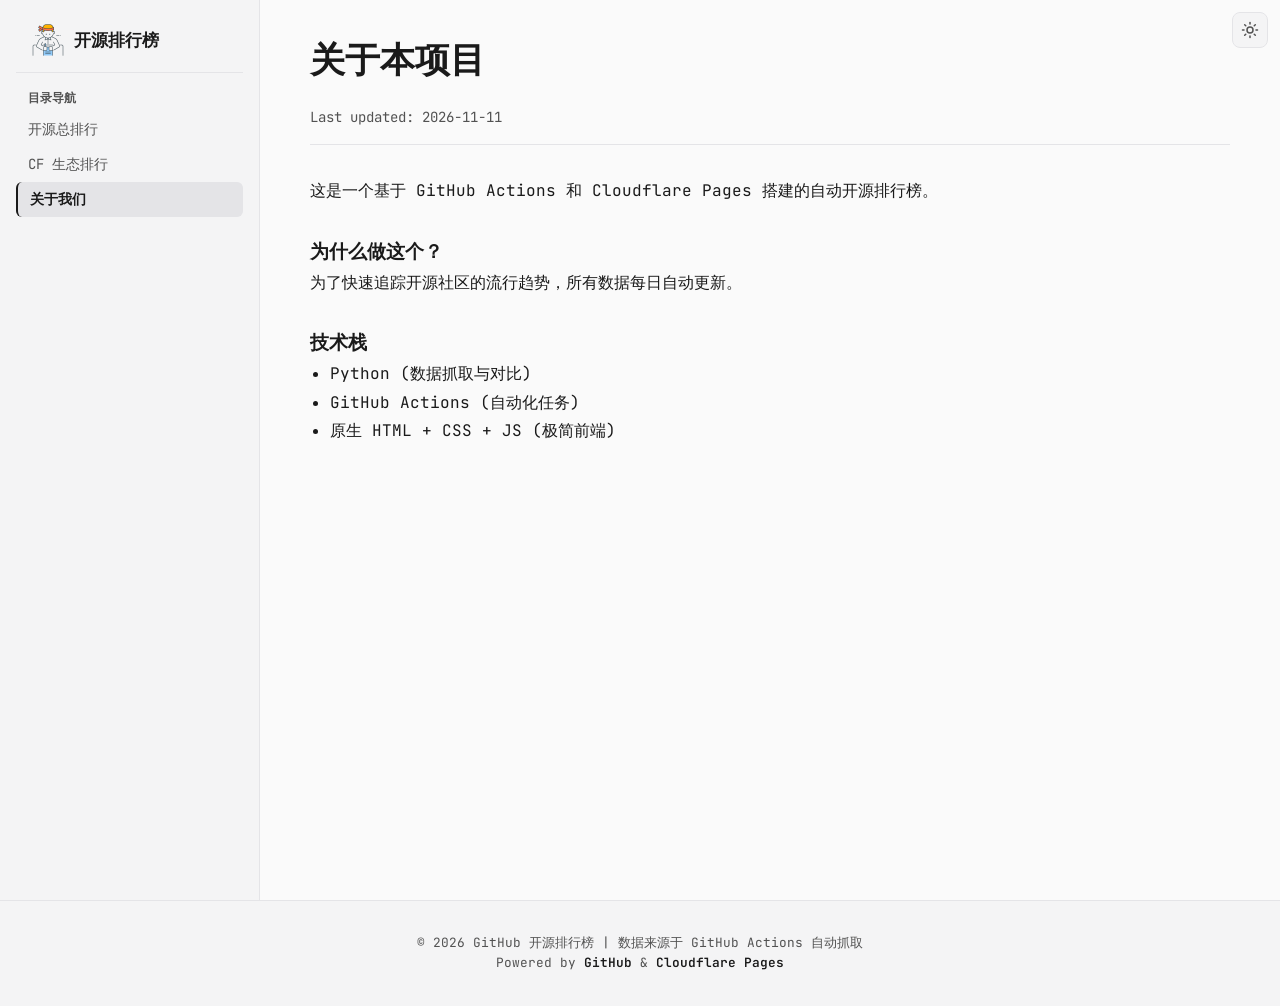
==== about.html @ 005795f1 "Create about.html" ====
<!DOCTYPE html>
<html lang="zh-CN">
<head>
  <meta charset="utf-8">
  <meta name="viewport" content="width=device-width, initial-scale=1">
  <title>关于 - GitHub 开源排行榜</title>
  <link href="https://fonts.googleapis.com/css2?family=JetBrains+Mono:wght@400;600;700&display=swap" rel="stylesheet">
  <link rel="stylesheet" href="assets/style.css">
  <link rel="icon" href="assets/logo.png" type="image/png">
</head>
<body>

  <!-- 移动端菜单按钮 -->
  <button class='nav-toggle' type='button' aria-label='Toggle navigation' aria-expanded='false'>
    <svg xmlns='http://www.w3.org/2000/svg' width='18' height='18' viewBox='0 0 24 24' fill='none' stroke='currentColor' stroke-width='2' stroke-linecap='round' stroke-linejoin='round'><path d='M4 12h16'/><path d='M4 6h16'/><path d='M4 18h16'/></svg>
  </button>
  <div class='nav-backdrop'></div>

  <!-- 右上角主题按钮 -->
  <button class="theme-toggle" type="button" aria-label="Toggle theme">
    <svg class="icon-sun" xmlns="http://www.w3.org/2000/svg" width="18" height="18" viewBox="0 0 24 24" fill="none" stroke="currentColor" stroke-width="2" stroke-linecap="round" stroke-linejoin="round"><circle cx="12" cy="12" r="4"/><path d="M12 2v2"/><path d="M12 20v2"/><path d="m4.93 4.93 1.41 1.41"/><path d="m17.66 17.66 1.41 1.41"/><path d="M2 12h2"/><path d="M20 12h2"/><path d="m6.34 17.66-1.41 1.41"/><path d="m19.07 4.93-1.41 1.41"/></svg>
    <svg class="icon-moon" xmlns="http://www.w3.org/2000/svg" width="18" height="18" viewBox="0 0 24 24" fill="none" stroke="currentColor" stroke-width="2" stroke-linecap="round" stroke-linejoin="round"><path d="M12 3a6 6 0 0 0 9 9 9 9 0 1 1-9-9Z"/></svg>
  </button>

  <div class="layout">
    <!-- 侧边栏导航 -->
    <nav class="nav" aria-label="Site navigation">
      <div class="nav-inner">
        <div class="nav-header">
          <img src="assets/logo.png" alt="Logo" class="nav-logo">
          <span class="nav-title">开源排行榜</span>
        </div>
        <div class="nav-section-title">目录导航</div>
        <ul class="nav-list">
          <!-- 注意这里：首页的链接变成了 index.html -->
          <li><a href="index.html">开源总排行</a></li>
          <li><a href="#">CF 生态排行</a></li>
          <li><a href="about.html" class="active">关于我们</a></li>
        </ul>
      </div>
    </nav>

    <!-- 右侧主内容区（About 内容） -->
    <main class="main">
      <!-- 这里的 class="page-title" 和 "page-meta" 会自动套用你网页的样式 -->
      <h1 class="page-title">关于本项目</h1>
      <div class="page-meta">Last updated: 2026-11-11</div>

      <!-- 这里可以写你的 Markdown 转成的 HTML 内容 -->
      <div class="about-content" style="line-height: 1.8;">
        <p>这是一个基于 GitHub Actions 和 Cloudflare Pages 搭建的自动开源排行榜。</p>
        <br>
        <h3>为什么做这个？</h3>
        <p>为了快速追踪开源社区的流行趋势，所有数据每日自动更新。</p>
        <br>
        <h3>技术栈</h3>
        <ul style="padding-left: 20px;">
          <li>Python (数据抓取与对比)</li>
          <li>GitHub Actions (自动化任务)</li>
          <li>原生 HTML + CSS + JS (极简前端)</li>
        </ul>
      </div>
    </main>
  </div>

  <footer class="footer">
    <p>© 2026 GitHub 开源排行榜 | 数据来源于 GitHub Actions 自动抓取</p>
    <p>Powered by <a href="https://github.com" target="_blank">GitHub</a> & <a href="https://pages.cloudflare.com" target="_blank">Cloudflare Pages</a></p>
  </footer>

  <script src="assets/app.js"></script>
</body>
</html>
---- assets/style.css ----
:root {
  --font: 'JetBrains Mono', 'Fira Code', ui-monospace, monospace;
  
  /* 浅色模式 */
  --accent: #1a1a1a;
  --text: #1a1a1a;
  --text-muted: #525252;
  --bg: #fafafa;
  --bg-alt: #f4f4f5;
  --border: #e4e4e7;
  
  --nav-w: 260px;
  --content-max: 1000px;
  
  --toggle-x: calc(100% - 30px);
  --toggle-y: 30px;
}

[data-theme="dark"] {
  /* 深色模式 */
  --accent: #d4d4d4;
  --text: #e4e4e7;
  --text-muted: #a1a1aa;
  --bg: #09090b;
  --bg-alt: #111113;
  --border: #27272a;
}

@media (prefers-color-scheme: dark) {
  :root:not([data-theme]) {
    --accent: #d4d4d4;
    --text: #e4e4e7;
    --text-muted: #a1a1aa;
    --bg: #09090b;
    --bg-alt: #111113;
    --border: #27272a;
  }
}

* { box-sizing: border-box; margin: 0; padding: 0; }
body {
  font-family: var(--font);
  color: var(--text);
  background: var(--bg);
  line-height: 1.6;
  display: flex;
  flex-direction: column;
  min-height: 100vh;
}

/* 动画 */
::view-transition-old(root) { animation: none; z-index: -1; }
::view-transition-new(root) { animation: theme-reveal 0.5s ease-out; }
@keyframes theme-reveal {
  from { clip-path: circle(0% at var(--toggle-x) var(--toggle-y)); }
  to { clip-path: circle(150% at var(--toggle-x) var(--toggle-y)); }
}

/* 布局 */
.layout { 
  display: flex; 
  flex: 1; /* 撑开中间区域，把 footer 挤到底部 */
  width: 100%; 
}

/* 导航栏 */
.nav {
  position: sticky; top: 0;
  width: var(--nav-w); height: 100vh;
  overflow-y: auto; flex-shrink: 0;
  border-right: 1px solid var(--border);
  background: var(--bg-alt);
  padding: 1.5rem 0; font-size: 0.875rem;
  z-index: 900;
}
.nav-inner { padding: 0 1rem; }

/* 清除所有默认圆点和边距 */
.nav-list, .nav-list ul { list-style: none !important; padding: 0; margin: 0; }

.nav-header {
  display: flex; align-items: center; gap: 0.6rem;
  padding: 0 1rem 1rem; margin-bottom: 0.5rem;
  border-bottom: 1px solid var(--border);
}
.nav-logo { width: 32px; height: 32px; object-fit: contain; }
.nav-title { font-size: 1.05rem; font-weight: 700; }
.nav-section-title {
  padding: 0.5rem 0.75rem 0.2rem; font-weight: 600; font-size: 0.75rem;
  text-transform: uppercase; color: var(--text-muted);
}
.nav-list a {
  display: block; padding: 0.4rem 0.75rem;
  color: var(--text-muted); text-decoration: none;
  border-radius: 6px; transition: all 0.15s;
}
.nav-list a:hover { color: var(--text); background: var(--border); }
.nav-list a.active {
  color: var(--text); background: var(--border); font-weight: 600;
  border-left: 2px solid var(--accent);
}

/* 主内容区 */
.main {
  flex: 1; min-width: 0;
  max-width: var(--content-max);
  margin: 0 auto; padding: 2rem 2.5rem;
}

.page-title { font-size: 2.2rem; font-weight: 800; margin-bottom: 0.5em; }
.page-meta { color: var(--text-muted); font-size: 0.875rem; margin-bottom: 2rem; padding-bottom: 1rem; border-bottom: 1px solid var(--border); }

/* 🎯 标签栏滑动（禁止换行） */
.tabs { 
  display: flex; 
  flex-wrap: nowrap !important; /* 绝对不换行 */
  gap: 8px; 
  margin-bottom: 2rem; 
  overflow-x: auto; 
  padding-bottom: 5px;
  scrollbar-width: none; 
}
.tabs::-webkit-scrollbar { display: none; } /* 隐藏滚动条 */

.tab-btn {
  flex-shrink: 0; /* 防止被压缩 */
  background: var(--bg-alt); border: 1px solid var(--border); color: var(--text-muted);
  padding: 6px 14px; border-radius: 6px; cursor: pointer; font-family: var(--font); font-size: 0.85rem;
  transition: all 0.15s;
}
.tab-btn:hover { color: var(--text); border-color: var(--text-muted); }
.tab-btn.active { background: var(--accent); color: var(--bg); border-color: var(--accent); font-weight: 700; }

/* 🎯 表格容器与滑动 */
.table-wrapper {
  overflow-x: auto; 
  margin: 0 0 2rem 0;
  border: 1px solid var(--border); border-radius: 8px;
  scrollbar-width: thin;
}
table { 
  width: 100%; 
  min-width: 850px; /* 手机端强制撑开，可左右滑动 */
  border-collapse: collapse; font-size: 0.875rem; text-align: left; 
}
th, td { padding: 0.75rem 1rem; border-bottom: 1px solid var(--border); }
th { font-weight: 600; background: var(--bg-alt); color: var(--text-muted); text-transform: uppercase; font-size: 0.8rem; }

/* 斑马纹 */
tbody tr:nth-child(even) { background-color: var(--bg-alt); }
tbody tr:hover { background-color: var(--border); }

/* 🎯 链接无下划线，悬浮才出下划线 */
table a, .footer a { 
  color: var(--text) !important; 
  font-weight: 600; 
  text-decoration: none !important; 
  border-bottom: 1px solid transparent; 
}
table a:hover, .footer a:hover { 
  border-bottom-color: var(--text); 
}

.col-rank { color: var(--text-muted); width: 40px; }
.col-stars { text-align: right; color: var(--text); font-weight: 600; }
.col-growth { text-align: right; color: var(--text); font-size: 0.85rem; }
.col-lang { color: var(--text-muted); font-size: 0.85rem; }
.col-desc { color: var(--text-muted); font-size: 0.8rem; max-width: 300px; white-space: nowrap; overflow: hidden; text-overflow: ellipsis; }

.loading { text-align: center; padding: 50px; color: var(--text-muted); }

/* 🎯 页脚（100% 宽度锁死在底部） */
.footer {
  width: 100%;
  text-align: center;
  padding: 2rem 1rem;
  border-top: 1px solid var(--border);
  background: var(--bg-alt);
  font-size: 0.8rem; 
  color: var(--text-muted);
}

/* 按钮及手机端 */
.theme-toggle {
  position: fixed; top: 0.75rem; right: 0.75rem; z-index: 1000;
  width: 36px; height: 36px;
  display: flex; align-items: center; justify-content: center;
  background: var(--bg-alt); border: 1px solid var(--border);
  border-radius: 8px; cursor: pointer; color: var(--text-muted);
}
.theme-toggle svg { position: absolute; transition: all 0.3s; }
.theme-toggle .icon-sun { opacity: 1; transform: scale(1); }
.theme-toggle .icon-moon { opacity: 0; transform: scale(0.5); }
[data-theme="dark"] .theme-toggle .icon-sun { opacity: 0; transform: scale(0.5); }
[data-theme="dark"] .theme-toggle .icon-moon { opacity: 1; transform: scale(1); }

.nav-toggle { display: none; }
.nav-backdrop { display: none; }

@media (max-width: 768px) {
  .layout { flex-direction: column; }
  .nav {
    position: fixed; top: 0; left: 0;
    width: 280px; height: 100vh;
    transform: translateX(-100%);
    transition: transform 0.3s;
  }
  .nav.nav--open { transform: translateX(0); }
  .nav-backdrop {
    position: fixed; inset: 0; background: rgba(0,0,0,0.4);
    z-index: 899; display: none;
  }
  .nav-backdrop--visible { display: block; }
  
  .nav-toggle {
    display: flex; position: fixed; top: 0.75rem; left: 0.75rem; z-index: 1000;
    width: 36px; height: 36px; align-items: center; justify-content: center;
    background: var(--bg-alt); border: 1px solid var(--border);
    border-radius: 8px; cursor: pointer; color: var(--text-muted);
  }
  
  .main { padding: 4rem 1rem 1.5rem; width: 100%; }
  .page-title { font-size: 1.75rem; }
}
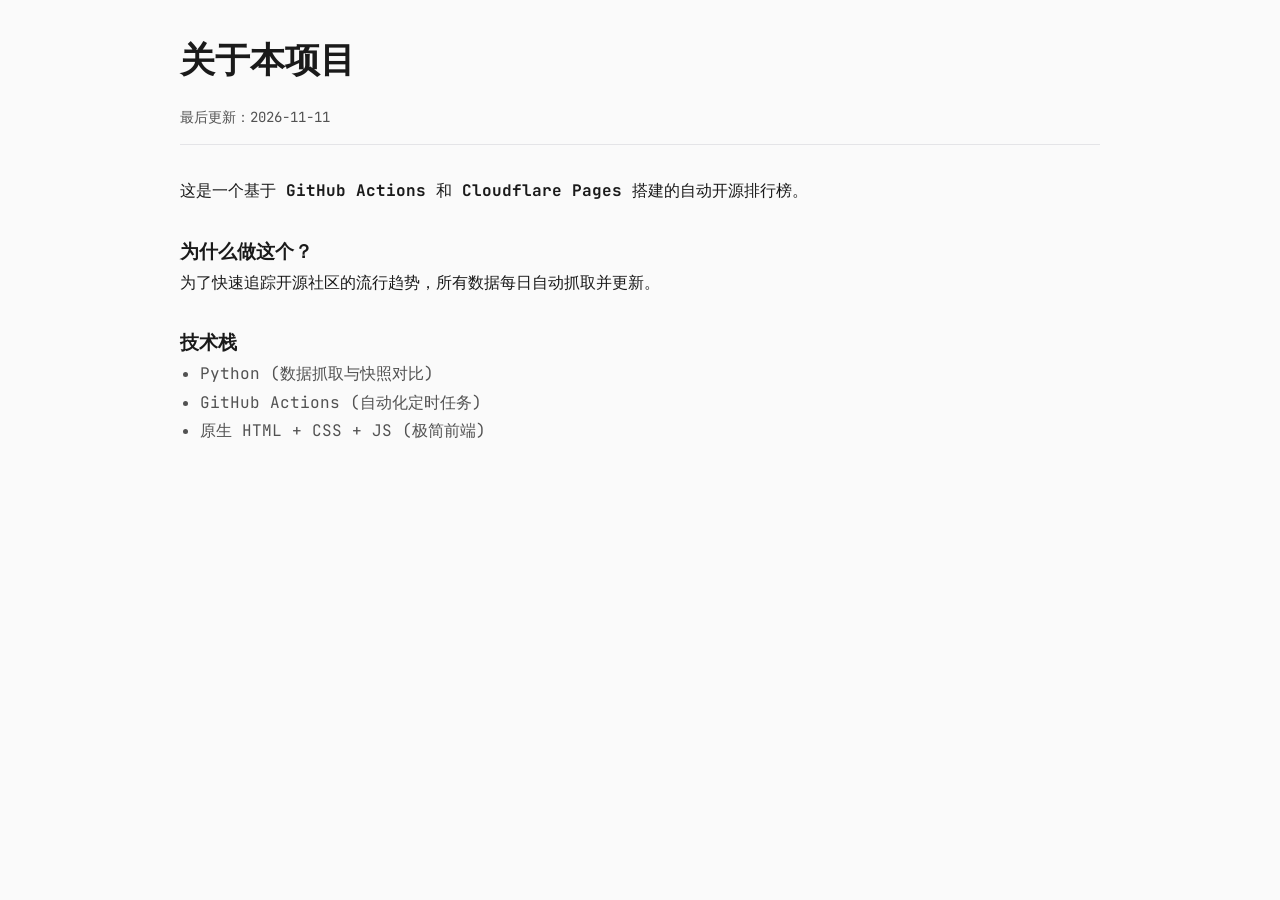
==== commit b5725317: "Update about.html" ====
--- a/about.html
+++ b/about.html
@@ -10,63 +10,33 @@
 </head>
 <body>
 
-  <!-- 移动端菜单按钮 -->
-  <button class='nav-toggle' type='button' aria-label='Toggle navigation' aria-expanded='false'>
-    <svg xmlns='http://www.w3.org/2000/svg' width='18' height='18' viewBox='0 0 24 24' fill='none' stroke='currentColor' stroke-width='2' stroke-linecap='round' stroke-linejoin='round'><path d='M4 12h16'/><path d='M4 6h16'/><path d='M4 18h16'/></svg>
-  </button>
-  <div class='nav-backdrop'></div>
-
-  <!-- 右上角主题按钮 -->
-  <button class="theme-toggle" type="button" aria-label="Toggle theme">
-    <svg class="icon-sun" xmlns="http://www.w3.org/2000/svg" width="18" height="18" viewBox="0 0 24 24" fill="none" stroke="currentColor" stroke-width="2" stroke-linecap="round" stroke-linejoin="round"><circle cx="12" cy="12" r="4"/><path d="M12 2v2"/><path d="M12 20v2"/><path d="m4.93 4.93 1.41 1.41"/><path d="m17.66 17.66 1.41 1.41"/><path d="M2 12h2"/><path d="M20 12h2"/><path d="m6.34 17.66-1.41 1.41"/><path d="m19.07 4.93-1.41 1.41"/></svg>
-    <svg class="icon-moon" xmlns="http://www.w3.org/2000/svg" width="18" height="18" viewBox="0 0 24 24" fill="none" stroke="currentColor" stroke-width="2" stroke-linecap="round" stroke-linejoin="round"><path d="M12 3a6 6 0 0 0 9 9 9 9 0 1 1-9-9Z"/></svg>
-  </button>
+  <div id="app-header"></div>
 
   <div class="layout">
-    <!-- 侧边栏导航 -->
-    <nav class="nav" aria-label="Site navigation">
-      <div class="nav-inner">
-        <div class="nav-header">
-          <img src="assets/logo.png" alt="Logo" class="nav-logo">
-          <span class="nav-title">开源排行榜</span>
-        </div>
-        <div class="nav-section-title">目录导航</div>
-        <ul class="nav-list">
-          <!-- 注意这里：首页的链接变成了 index.html -->
-          <li><a href="index.html">开源总排行</a></li>
-          <li><a href="#">CF 生态排行</a></li>
-          <li><a href="about.html" class="active">关于我们</a></li>
-        </ul>
-      </div>
-    </nav>
+    <div id="app-sidebar"></div>
 
-    <!-- 右侧主内容区（About 内容） -->
+    <!-- 右侧主内容区：这里变成了关于页面的内容 -->
     <main class="main">
-      <!-- 这里的 class="page-title" 和 "page-meta" 会自动套用你网页的样式 -->
       <h1 class="page-title">关于本项目</h1>
-      <div class="page-meta">Last updated: 2026-11-11</div>
-
-      <!-- 这里可以写你的 Markdown 转成的 HTML 内容 -->
-      <div class="about-content" style="line-height: 1.8;">
-        <p>这是一个基于 GitHub Actions 和 Cloudflare Pages 搭建的自动开源排行榜。</p>
+      <div class="page-meta">最后更新：2026-11-11</div>
+      
+      <div class="about-content" style="line-height: 1.8; color: var(--text);">
+        <p>这是一个基于 <strong>GitHub Actions</strong> 和 <strong>Cloudflare Pages</strong> 搭建的自动开源排行榜。</p>
         <br>
         <h3>为什么做这个？</h3>
-        <p>为了快速追踪开源社区的流行趋势，所有数据每日自动更新。</p>
+        <p>为了快速追踪开源社区的流行趋势，所有数据每日自动抓取并更新。</p>
         <br>
         <h3>技术栈</h3>
-        <ul style="padding-left: 20px;">
-          <li>Python (数据抓取与对比)</li>
-          <li>GitHub Actions (自动化任务)</li>
+        <ul style="padding-left: 20px; color: var(--text-muted);">
+          <li>Python (数据抓取与快照对比)</li>
+          <li>GitHub Actions (自动化定时任务)</li>
           <li>原生 HTML + CSS + JS (极简前端)</li>
         </ul>
       </div>
     </main>
   </div>
 
-  <footer class="footer">
-    <p>© 2026 GitHub 开源排行榜 | 数据来源于 GitHub Actions 自动抓取</p>
-    <p>Powered by <a href="https://github.com" target="_blank">GitHub</a> & <a href="https://pages.cloudflare.com" target="_blank">Cloudflare Pages</a></p>
-  </footer>
+  <div id="app-footer"></div>
 
   <script src="assets/app.js"></script>
 </body>
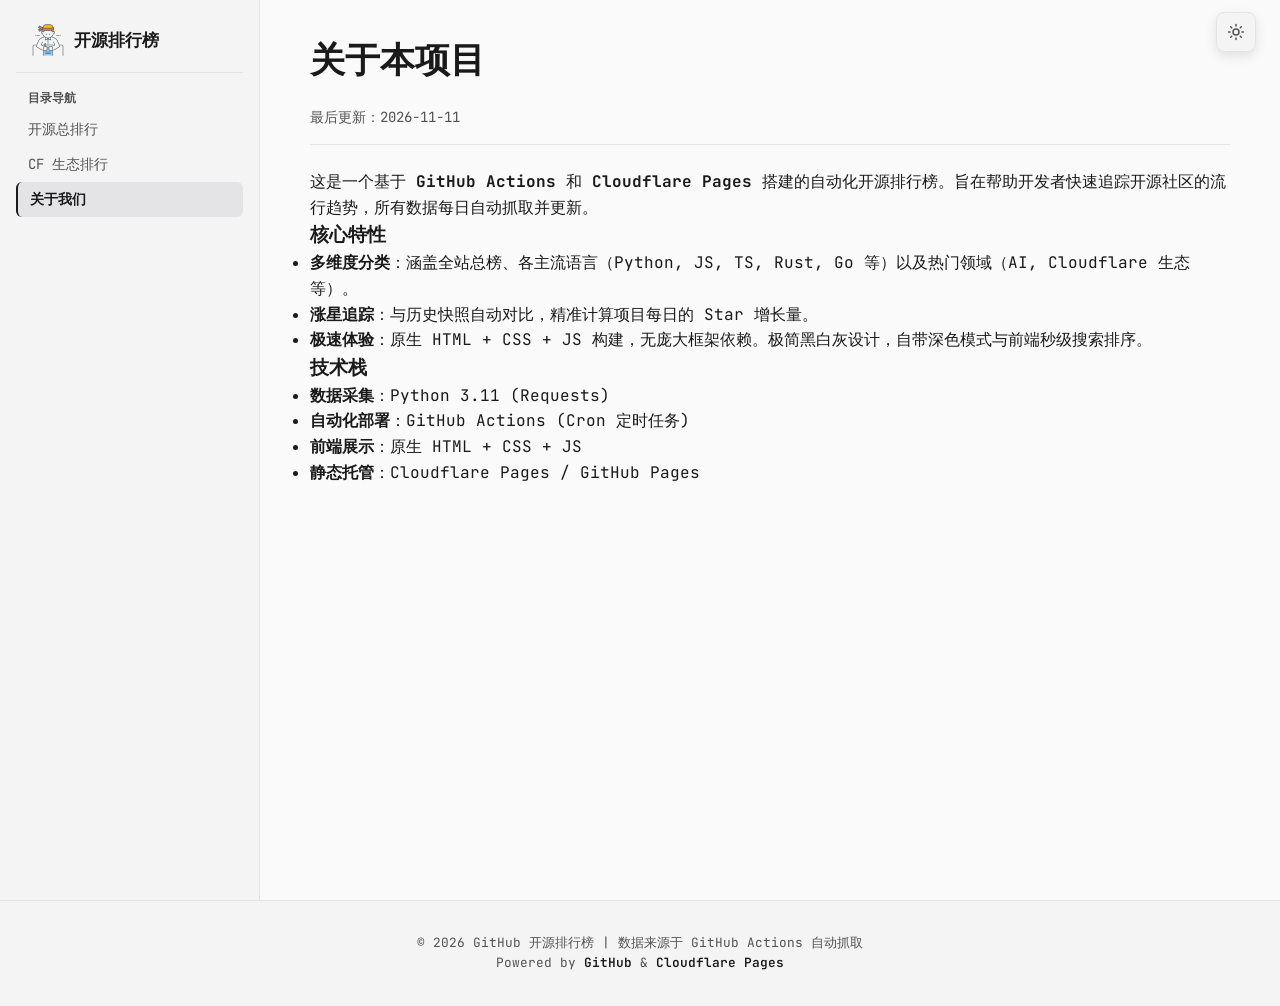
==== commit aa488a99: "Revise about page content and layout Updated the content and structure of the about page to enhance " ====
--- a/about.html
+++ b/about.html
@@ -15,22 +15,28 @@
   <div class="layout">
     <div id="app-sidebar"></div>
 
-    <!-- 右侧主内容区：这里变成了关于页面的内容 -->
+    <!-- 右侧主内容区 -->
     <main class="main">
       <h1 class="page-title">关于本项目</h1>
       <div class="page-meta">最后更新：2026-11-11</div>
       
-      <div class="about-content" style="line-height: 1.8; color: var(--text);">
-        <p>这是一个基于 <strong>GitHub Actions</strong> 和 <strong>Cloudflare Pages</strong> 搭建的自动开源排行榜。</p>
-        <br>
-        <h3>为什么做这个？</h3>
-        <p>为了快速追踪开源社区的流行趋势，所有数据每日自动抓取并更新。</p>
-        <br>
+      <!-- 这里使用了我们在 CSS 中定义的专属排版类 -->
+      <div class="about-content">
+        <p>这是一个基于 <strong>GitHub Actions</strong> 和 <strong>Cloudflare Pages</strong> 搭建的自动化开源排行榜。旨在帮助开发者快速追踪开源社区的流行趋势，所有数据每日自动抓取并更新。</p>
+        
+        <h3>核心特性</h3>
+        <ul>
+          <li><strong>多维度分类</strong>：涵盖全站总榜、各主流语言（Python, JS, TS, Rust, Go 等）以及热门领域（AI, Cloudflare 生态等）。</li>
+          <li><strong>涨星追踪</strong>：与历史快照自动对比，精准计算项目每日的 Star 增长量。</li>
+          <li><strong>极速体验</strong>：原生 HTML + CSS + JS 构建，无庞大框架依赖。极简黑白灰设计，自带深色模式与前端秒级搜索排序。</li>
+        </ul>
+
         <h3>技术栈</h3>
-        <ul style="padding-left: 20px; color: var(--text-muted);">
-          <li>Python (数据抓取与快照对比)</li>
-          <li>GitHub Actions (自动化定时任务)</li>
-          <li>原生 HTML + CSS + JS (极简前端)</li>
+        <ul>
+          <li><strong>数据采集</strong>：Python 3.11 (Requests)</li>
+          <li><strong>自动化部署</strong>：GitHub Actions (Cron 定时任务)</li>
+          <li><strong>前端展示</strong>：原生 HTML + CSS + JS</li>
+          <li><strong>静态托管</strong>：Cloudflare Pages / GitHub Pages</li>
         </ul>
       </div>
     </main>
--- a/assets/style.css
+++ b/assets/style.css
@@ -1,7 +1,7 @@
 :root {
   --font: 'JetBrains Mono', 'Fira Code', ui-monospace, monospace;
   
-  /* 浅色模式 */
+  /* 浅色模式：极简黑白灰 */
   --accent: #1a1a1a;
   --text: #1a1a1a;
   --text-muted: #525252;
@@ -12,6 +12,7 @@
   --nav-w: 260px;
   --content-max: 1000px;
   
+  /* 水波纹动画起点 */
   --toggle-x: calc(100% - 30px);
   --toggle-y: 30px;
 }
@@ -38,6 +39,10 @@
 }
 
 * { box-sizing: border-box; margin: 0; padding: 0; }
+
+/* 🎯 平滑滚动 */
+html { scroll-behavior: smooth; }
+
 body {
   font-family: var(--font);
   color: var(--text);
@@ -48,7 +53,7 @@
   min-height: 100vh;
 }
 
-/* 动画 */
+/* 水波纹过渡动画 */
 ::view-transition-old(root) { animation: none; z-index: -1; }
 ::view-transition-new(root) { animation: theme-reveal 0.5s ease-out; }
 @keyframes theme-reveal {
@@ -56,14 +61,9 @@
   to { clip-path: circle(150% at var(--toggle-x) var(--toggle-y)); }
 }
 
-/* 布局 */
-.layout { 
-  display: flex; 
-  flex: 1; /* 撑开中间区域，把 footer 挤到底部 */
-  width: 100%; 
-}
-
-/* 导航栏 */
+.layout { display: flex; flex: 1; width: 100%; }
+
+/* ====== 左侧导航 ====== */
 .nav {
   position: sticky; top: 0;
   width: var(--nav-w); height: 100vh;
@@ -74,10 +74,7 @@
   z-index: 900;
 }
 .nav-inner { padding: 0 1rem; }
-
-/* 清除所有默认圆点和边距 */
 .nav-list, .nav-list ul { list-style: none !important; padding: 0; margin: 0; }
-
 .nav-header {
   display: flex; align-items: center; gap: 0.6rem;
   padding: 0 1rem 1rem; margin-bottom: 0.5rem;
@@ -100,30 +97,32 @@
   border-left: 2px solid var(--accent);
 }
 
-/* 主内容区 */
+/* ====== 右侧主内容区 ====== */
 .main {
   flex: 1; min-width: 0;
   max-width: var(--content-max);
   margin: 0 auto; padding: 2rem 2.5rem;
 }
-
 .page-title { font-size: 2.2rem; font-weight: 800; margin-bottom: 0.5em; }
-.page-meta { color: var(--text-muted); font-size: 0.875rem; margin-bottom: 2rem; padding-bottom: 1rem; border-bottom: 1px solid var(--border); }
-
-/* 🎯 标签栏滑动（禁止换行） */
-.tabs { 
-  display: flex; 
-  flex-wrap: nowrap !important; /* 绝对不换行 */
-  gap: 8px; 
-  margin-bottom: 2rem; 
-  overflow-x: auto; 
-  padding-bottom: 5px;
-  scrollbar-width: none; 
-}
-.tabs::-webkit-scrollbar { display: none; } /* 隐藏滚动条 */
-
+.page-meta { color: var(--text-muted); font-size: 0.875rem; margin-bottom: 1.5rem; padding-bottom: 1rem; border-bottom: 1px solid var(--border); }
+
+/* 🎯 搜索框 */
+.search-box {
+  display: flex; align-items: center; gap: 8px;
+  background: var(--bg-alt); border: 1px solid var(--border);
+  padding: 0 12px; border-radius: 6px; margin-bottom: 1rem;
+  transition: border-color 0.2s;
+}
+.search-box:focus-within { border-color: var(--text-muted); }
+.search-box svg { color: var(--text-muted); flex-shrink: 0; }
+.search-box input {
+  flex: 1; background: transparent; border: none; padding: 10px 0;
+  color: var(--text); font-family: var(--font); font-size: 0.9rem; outline: none;
+}
+
+/* 标签栏 */
+.tabs { display: flex; flex-wrap: wrap; gap: 8px; margin-bottom: 1.5rem; }
 .tab-btn {
-  flex-shrink: 0; /* 防止被压缩 */
   background: var(--bg-alt); border: 1px solid var(--border); color: var(--text-muted);
   padding: 6px 14px; border-radius: 6px; cursor: pointer; font-family: var(--font); font-size: 0.85rem;
   transition: all 0.15s;
@@ -131,37 +130,36 @@
 .tab-btn:hover { color: var(--text); border-color: var(--text-muted); }
 .tab-btn.active { background: var(--accent); color: var(--bg); border-color: var(--accent); font-weight: 700; }
 
-/* 🎯 表格容器与滑动 */
+/* ====== 表格区 ====== */
 .table-wrapper {
-  overflow-x: auto; 
-  margin: 0 0 2rem 0;
+  overflow-x: auto; margin: 0 0 2rem 0;
   border: 1px solid var(--border); border-radius: 8px;
+  box-shadow: 0 4px 20px -5px rgba(0, 0, 0, 0.05); /* 轻微悬浮阴影 */
   scrollbar-width: thin;
 }
-table { 
-  width: 100%; 
-  min-width: 850px; /* 手机端强制撑开，可左右滑动 */
-  border-collapse: collapse; font-size: 0.875rem; text-align: left; 
-}
+table { width: 100%; min-width: 850px; border-collapse: collapse; font-size: 0.875rem; text-align: left; }
 th, td { padding: 0.75rem 1rem; border-bottom: 1px solid var(--border); }
 th { font-weight: 600; background: var(--bg-alt); color: var(--text-muted); text-transform: uppercase; font-size: 0.8rem; }
+
+/* 🎯 表头点击排序 */
+th.sortable { cursor: pointer; user-select: none; position: relative; }
+th.sortable:hover { color: var(--text); }
+th.sortable::after { content: ' ↕'; opacity: 0.3; font-size: 1.1em; }
+th.sortable.asc::after { content: ' ↑'; opacity: 1; color: var(--text); }
+th.sortable.desc::after { content: ' ↓'; opacity: 1; color: var(--text); }
 
 /* 斑马纹 */
 tbody tr:nth-child(even) { background-color: var(--bg-alt); }
 tbody tr:hover { background-color: var(--border); }
 
 /* 🎯 链接无下划线，悬浮才出下划线 */
-table a, .footer a { 
-  color: var(--text) !important; 
-  font-weight: 600; 
-  text-decoration: none !important; 
-  border-bottom: 1px solid transparent; 
-}
-table a:hover, .footer a:hover { 
-  border-bottom-color: var(--text); 
-}
-
-.col-rank { color: var(--text-muted); width: 40px; }
+table a, .footer a { color: var(--text) !important; font-weight: 600; text-decoration: none !important; border-bottom: 1px solid transparent; }
+table a:hover, .footer a:hover { border-bottom-color: var(--text); }
+
+/* 单元格样式 */
+.col-rank { color: var(--text-muted); width: 50px; }
+/* 🎯 4-10名加粗提亮 */
+.col-rank.top-10 { font-weight: 700; color: var(--text); font-size: 1.05rem; }
 .col-stars { text-align: right; color: var(--text); font-weight: 600; }
 .col-growth { text-align: right; color: var(--text); font-size: 0.85rem; }
 .col-lang { color: var(--text-muted); font-size: 0.85rem; }
@@ -169,25 +167,51 @@
 
 .loading { text-align: center; padding: 50px; color: var(--text-muted); }
 
-/* 🎯 页脚（100% 宽度锁死在底部） */
+/* 🎯 骨架屏动画 */
+@keyframes shimmer {
+  0% { background-position: -1000px 0; }
+  100% { background-position: 1000px 0; }
+}
+.skeleton {
+  height: 20px; width: 100%; border-radius: 4px;
+  background: linear-gradient(90deg, var(--bg-alt) 25%, var(--border) 50%, var(--bg-alt) 75%);
+  background-size: 1000px 100%;
+  animation: shimmer 2s infinite linear;
+}
+
+/* ====== 页脚 ====== */
 .footer {
-  width: 100%;
-  text-align: center;
-  padding: 2rem 1rem;
-  border-top: 1px solid var(--border);
-  background: var(--bg-alt);
-  font-size: 0.8rem; 
-  color: var(--text-muted);
-}
-
-/* 按钮及手机端 */
-.theme-toggle {
-  position: fixed; top: 0.75rem; right: 0.75rem; z-index: 1000;
-  width: 36px; height: 36px;
+  width: 100%; text-align: center; padding: 2rem 1rem;
+  border-top: 1px solid var(--border); background: var(--bg-alt);
+  font-size: 0.8rem; color: var(--text-muted);
+}
+
+/* ====== 悬浮按钮 ====== */
+.theme-toggle, .back-to-top {
+  position: fixed; right: 1.5rem; z-index: 1000;
+  width: 40px; height: 40px;
   display: flex; align-items: center; justify-content: center;
   background: var(--bg-alt); border: 1px solid var(--border);
-  border-radius: 8px; cursor: pointer; color: var(--text-muted);
-}
+  border-radius: 50%; cursor: pointer; color: var(--text-muted);
+  transition: all 0.3s ease; box-shadow: 0 4px 12px rgba(0,0,0,0.1);
+}
+.theme-toggle { top: 0.75rem; border-radius: 8px; }
+
+/* 🎯 返回顶部按钮默认隐藏 */
+.back-to-top { 
+  bottom: 2rem; 
+  opacity: 0; 
+  pointer-events: none; 
+  transform: translateY(10px); 
+}
+.back-to-top.show { 
+  opacity: 1; 
+  pointer-events: auto; 
+  transform: translateY(0); 
+}
+
+.theme-toggle:hover, .back-to-top:hover { color: var(--text); background: var(--border); }
+
 .theme-toggle svg { position: absolute; transition: all 0.3s; }
 .theme-toggle .icon-sun { opacity: 1; transform: scale(1); }
 .theme-toggle .icon-moon { opacity: 0; transform: scale(0.5); }
@@ -197,6 +221,7 @@
 .nav-toggle { display: none; }
 .nav-backdrop { display: none; }
 
+/* ====== 手机端适配 ====== */
 @media (max-width: 768px) {
   .layout { flex-direction: column; }
   .nav {
@@ -206,10 +231,7 @@
     transition: transform 0.3s;
   }
   .nav.nav--open { transform: translateX(0); }
-  .nav-backdrop {
-    position: fixed; inset: 0; background: rgba(0,0,0,0.4);
-    z-index: 899; display: none;
-  }
+  .nav-backdrop { position: fixed; inset: 0; background: rgba(0,0,0,0.4); z-index: 899; display: none; }
   .nav-backdrop--visible { display: block; }
   
   .nav-toggle {
@@ -221,4 +243,6 @@
   
   .main { padding: 4rem 1rem 1.5rem; width: 100%; }
   .page-title { font-size: 1.75rem; }
-}
+  
+  .back-to-top { bottom: 1.5rem; right: 1rem; width: 36px; height: 36px; }
+}
